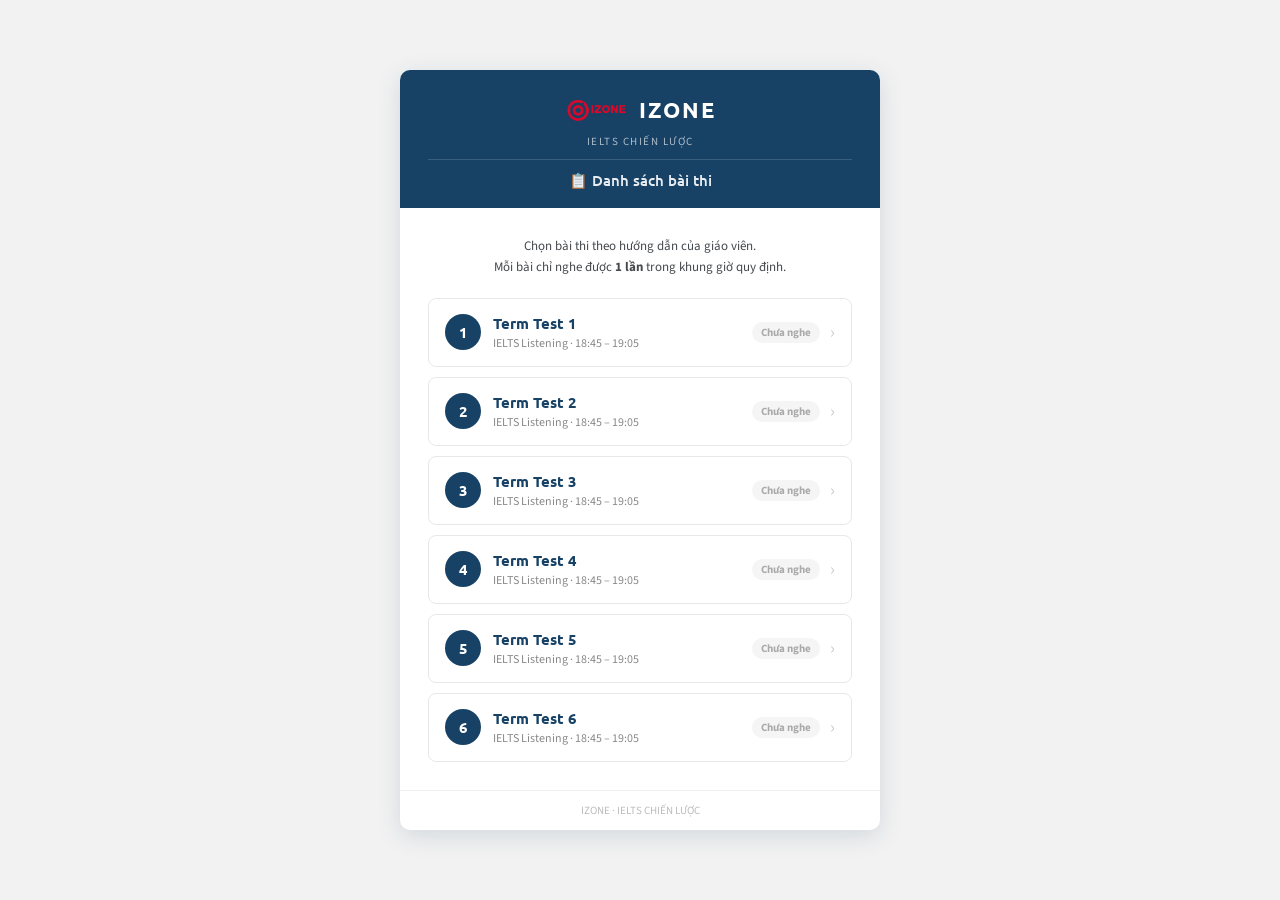
==== index.html @ 40af2f31 "Initial: IZONE Audio Exam Player" ====
<!DOCTYPE html>
<html lang="vi">
<head>
  <meta charset="UTF-8">
  <meta name="viewport" content="width=device-width, initial-scale=1">
  <title>IZONE – Audio Exam</title>
  <link rel="stylesheet" href="assets/css/style.css">
  <link rel="icon" href="assets/img/favicon.png">
  <style>
    .index-card { max-width: 480px; }

    .test-list {
      display: flex;
      flex-direction: column;
      gap: 10px;
    }

    .test-item {
      display: flex;
      align-items: center;
      justify-content: space-between;
      padding: 14px 16px;
      border: 1.5px solid #e8e8e8;
      border-radius: 8px;
      text-decoration: none;
      transition: border-color 0.2s, background 0.2s;
    }

    .test-item:hover {
      border-color: var(--navy);
      background: #f7f9ff;
    }

    .test-item-left {
      display: flex;
      align-items: center;
      gap: 12px;
    }

    .test-num {
      width: 36px; height: 36px;
      border-radius: 50%;
      background: var(--navy);
      color: white;
      font-family: var(--font-main);
      font-weight: 700;
      font-size: 15px;
      display: flex; align-items: center; justify-content: center;
      flex-shrink: 0;
    }

    .test-name {
      font-family: var(--font-main);
      font-size: 15px;
      font-weight: 600;
      color: var(--navy);
    }

    .test-sub {
      font-size: 12px;
      color: #888;
      margin-top: 2px;
    }

    .badge {
      font-size: 11px;
      font-weight: 700;
      padding: 3px 9px;
      border-radius: 99px;
    }

    .badge-done {
      background: #e8f5e9;
      color: var(--success);
    }

    .badge-pending {
      background: #f5f5f5;
      color: #aaa;
    }

    .arrow { color: #ccc; font-size: 18px; }

    .index-intro {
      font-size: 13px;
      color: var(--gray);
      text-align: center;
      line-height: 1.6;
      padding: 4px 0 4px;
    }
  </style>
</head>
<body>
  <div class="card index-card">

    <div class="card-header">
      <div class="brand-logo">
        <img src="assets/img/logo.png" alt="IZONE" onerror="this.style.display='none'">
        <span class="brand-name">IZONE</span>
      </div>
      <div class="brand-tagline">IELTS CHIẾN LƯỢC</div>
      <div class="test-title">📋 Danh sách bài thi</div>
    </div>

    <div class="card-body">
      <p class="index-intro">
        Chọn bài thi theo hướng dẫn của giáo viên.<br>
        Mỗi bài chỉ nghe được <strong>1 lần</strong> trong khung giờ quy định.
      </p>

      <div class="test-list" id="testList"></div>
    </div>

    <div class="card-footer">IZONE · IELTS CHIẾN LƯỢC</div>
  </div>

  <script>
    const TESTS = [
      { id: 'test-1', name: 'Term Test 1', href: 'test-1.html' },
      { id: 'test-2', name: 'Term Test 2', href: 'test-2.html' },
      { id: 'test-3', name: 'Term Test 3', href: 'test-3.html' },
      { id: 'test-4', name: 'Term Test 4', href: 'test-4.html' },
      { id: 'test-5', name: 'Term Test 5', href: 'test-5.html' },
      { id: 'test-6', name: 'Term Test 6', href: 'test-6.html' },
    ];

    const list = document.getElementById('testList');

    TESTS.forEach(function (t, i) {
      const played = localStorage.getItem('izone_played_' + t.id) === '1';
      const badge  = played
        ? '<span class="badge badge-done">✓ Đã nghe</span>'
        : '<span class="badge badge-pending">Chưa nghe</span>';

      const item = document.createElement('a');
      item.href = t.href;
      item.className = 'test-item';
      item.innerHTML = `
        <div class="test-item-left">
          <div class="test-num">${i + 1}</div>
          <div>
            <div class="test-name">${t.name}</div>
            <div class="test-sub">IELTS Listening · 18:45 – 19:05</div>
          </div>
        </div>
        <div style="display:flex;align-items:center;gap:10px">
          ${badge}
          <span class="arrow">›</span>
        </div>
      `;
      list.appendChild(item);
    });
  </script>
</body>
</html>
---- assets/css/style.css ----
@import url('https://fonts.googleapis.com/css2?family=Ubuntu:wght@400;500;700&family=Source+Sans+3:wght@400;600;700&display=swap');

/* ── IZONE Brand Variables ── */
:root {
  --red:       #DB0829;
  --red-dark:  #b5061f;
  --navy:      #174266;
  --navy-dark: #0f2d47;
  --gray-light:#F2F2F2;
  --gray:      #44494D;
  --white:     #ffffff;
  --success:   #2e7d32;
  --warning:   #E65100;
  --disabled:  #bdbdbd;
  --font-main: 'Ubuntu', sans-serif;
  --font-body: 'Source Sans 3', sans-serif;
  --radius:    10px;
  --shadow:    0 6px 24px rgba(23, 66, 102, 0.14);
}

/* ── Reset ── */
*, *::before, *::after { box-sizing: border-box; margin: 0; padding: 0; }

body {
  font-family: var(--font-body);
  background: var(--gray-light);
  min-height: 100vh;
  display: flex;
  flex-direction: column;
  align-items: center;
  justify-content: center;
  padding: 20px;
}

/* ── Card ── */
.card {
  background: var(--white);
  border-radius: var(--radius);
  box-shadow: var(--shadow);
  width: 100%;
  max-width: 440px;
  overflow: hidden;
}

/* ── Header ── */
.card-header {
  background: var(--navy);
  padding: 22px 28px 18px;
  text-align: center;
}

.brand-logo {
  display: flex;
  align-items: center;
  justify-content: center;
  gap: 10px;
  margin-bottom: 6px;
}

.brand-logo img {
  height: 36px;
  width: auto;
}

.brand-name {
  font-family: var(--font-main);
  font-size: 22px;
  font-weight: 700;
  color: var(--white);
  letter-spacing: 2px;
}

.brand-tagline {
  font-family: var(--font-body);
  font-size: 11px;
  color: rgba(255,255,255,0.65);
  letter-spacing: 1.5px;
  text-transform: uppercase;
}

.test-title {
  font-family: var(--font-main);
  font-size: 15px;
  font-weight: 500;
  color: rgba(255,255,255,0.9);
  margin-top: 10px;
  padding-top: 10px;
  border-top: 1px solid rgba(255,255,255,0.15);
}

/* ── Body ── */
.card-body {
  padding: 24px 28px 28px;
  display: flex;
  flex-direction: column;
  gap: 16px;
}

/* ── Load Progress ── */
.load-section { display: flex; flex-direction: column; gap: 6px; }

.load-label {
  font-size: 13px;
  font-weight: 600;
  color: var(--gray);
}

.progress-track {
  width: 100%;
  height: 8px;
  background: #e0e0e0;
  border-radius: 99px;
  overflow: hidden;
}

.progress-fill {
  height: 100%;
  width: 0%;
  background: var(--navy);
  border-radius: 99px;
  transition: width 0.2s ease;
}

.progress-fill.done { background: var(--success); }

.load-text {
  font-size: 12px;
  color: #888;
  text-align: right;
}

/* ── Time Notice ── */
.time-notice {
  display: flex;
  align-items: center;
  gap: 8px;
  padding: 10px 14px;
  border-radius: 6px;
  font-size: 13px;
  font-weight: 600;
}

.time-notice.waiting {
  background: #fff3e0;
  color: var(--warning);
}

.time-notice.open {
  background: #e8f5e9;
  color: var(--success);
}

.time-notice.closed {
  background: #f5f5f5;
  color: #9e9e9e;
}

.time-notice .icon { font-size: 16px; flex-shrink: 0; }
.time-notice .text { flex: 1; }

.countdown {
  font-family: var(--font-main);
  font-size: 12px;
  font-weight: 700;
  letter-spacing: 0.5px;
  opacity: 0.8;
}

/* ── Buttons ── */
.btn {
  width: 100%;
  padding: 14px 20px;
  font-family: var(--font-main);
  font-size: 15px;
  font-weight: 700;
  border: none;
  border-radius: var(--radius);
  cursor: pointer;
  transition: background 0.2s, transform 0.1s, opacity 0.2s;
  display: flex;
  align-items: center;
  justify-content: center;
  gap: 8px;
  letter-spacing: 0.3px;
}

.btn:active:not(:disabled) { transform: scale(0.98); }

.btn:disabled {
  background: var(--disabled) !important;
  color: #888 !important;
  cursor: not-allowed;
  opacity: 0.8;
}

.btn-soundcheck {
  background: var(--navy);
  color: var(--white);
}
.btn-soundcheck:hover:not(:disabled) { background: var(--navy-dark); }

.btn-play {
  background: var(--red);
  color: var(--white);
}
.btn-play:hover:not(:disabled) { background: var(--red-dark); }

/* ── Playing State ── */
.playing-state {
  display: none;
  flex-direction: column;
  align-items: center;
  gap: 14px;
  padding: 8px 0;
  text-align: center;
}

.playing-badge {
  display: flex;
  align-items: center;
  gap: 8px;
  background: #ffebee;
  color: var(--red);
  font-family: var(--font-main);
  font-size: 13px;
  font-weight: 700;
  padding: 8px 14px;
  border-radius: 6px;
  letter-spacing: 0.3px;
}

.playing-badge .dot {
  width: 8px; height: 8px;
  background: var(--red);
  border-radius: 50%;
  animation: blink 1s infinite;
}

@keyframes blink {
  0%, 100% { opacity: 1; }
  50% { opacity: 0.2; }
}

.playing-progress-track {
  width: 100%;
  height: 6px;
  background: #e0e0e0;
  border-radius: 99px;
  overflow: hidden;
}

.playing-progress-fill {
  height: 100%;
  width: 0%;
  background: var(--red);
  border-radius: 99px;
  transition: width 0.5s linear;
}

.playing-time {
  font-family: var(--font-main);
  font-size: 13px;
  color: var(--gray);
  font-weight: 600;
}

.playing-warning {
  font-size: 12px;
  color: #e53935;
  font-weight: 600;
}

/* ── Ended State ── */
.ended-state {
  display: none;
  flex-direction: column;
  align-items: center;
  gap: 10px;
  text-align: center;
  padding: 8px 0;
}

.ended-icon { font-size: 36px; }

.ended-title {
  font-family: var(--font-main);
  font-size: 16px;
  font-weight: 700;
  color: var(--navy);
}

.ended-sub {
  font-size: 13px;
  color: #888;
}

/* ── Already Played State ── */
.already-played {
  display: none;
  flex-direction: column;
  align-items: center;
  gap: 10px;
  text-align: center;
  padding: 8px 0;
}

.already-played .icon { font-size: 32px; }

.already-played .title {
  font-family: var(--font-main);
  font-size: 15px;
  font-weight: 700;
  color: var(--gray);
}

.already-played .sub { font-size: 13px; color: #aaa; }

/* ── Modal ── */
.modal-overlay {
  display: none;
  position: fixed;
  inset: 0;
  background: rgba(23, 66, 102, 0.7);
  z-index: 100;
  justify-content: center;
  align-items: center;
  padding: 20px;
}

.modal-overlay.open { display: flex; }

.modal-box {
  background: var(--white);
  border-radius: var(--radius);
  width: 100%;
  max-width: 360px;
  overflow: hidden;
  box-shadow: 0 12px 40px rgba(0,0,0,0.25);
}

.modal-header {
  background: var(--navy);
  padding: 16px 20px;
  text-align: center;
}

.modal-header h3 {
  font-family: var(--font-main);
  font-size: 16px;
  font-weight: 700;
  color: var(--white);
}

.modal-body {
  padding: 20px;
  display: flex;
  flex-direction: column;
  gap: 14px;
}

.modal-desc {
  font-size: 14px;
  color: var(--gray);
  text-align: center;
  line-height: 1.6;
}

/* Waveform animation */
.waveform {
  display: flex;
  align-items: center;
  justify-content: center;
  gap: 4px;
  height: 36px;
}

.waveform .bar {
  width: 4px;
  border-radius: 2px;
  background: var(--red);
  animation: wave 1.2s ease-in-out infinite;
}

.waveform .bar:nth-child(1) { animation-delay: 0s;    height: 12px; }
.waveform .bar:nth-child(2) { animation-delay: 0.1s;  height: 20px; }
.waveform .bar:nth-child(3) { animation-delay: 0.2s;  height: 30px; }
.waveform .bar:nth-child(4) { animation-delay: 0.3s;  height: 24px; }
.waveform .bar:nth-child(5) { animation-delay: 0.4s;  height: 36px; }
.waveform .bar:nth-child(6) { animation-delay: 0.5s;  height: 28px; }
.waveform .bar:nth-child(7) { animation-delay: 0.4s;  height: 20px; }
.waveform .bar:nth-child(8) { animation-delay: 0.3s;  height: 30px; }
.waveform .bar:nth-child(9) { animation-delay: 0.2s;  height: 18px; }
.waveform .bar:nth-child(10){ animation-delay: 0.1s;  height: 10px; }

@keyframes wave {
  0%, 100% { transform: scaleY(0.4); opacity: 0.5; }
  50%       { transform: scaleY(1);   opacity: 1;   }
}

.waveform.paused .bar { animation-play-state: paused; opacity: 0.3; }

.modal-status {
  text-align: center;
  font-size: 13px;
  font-weight: 600;
  color: var(--warning);
  min-height: 18px;
}

.modal-status.done { color: var(--success); }

.modal-actions {
  display: flex;
  flex-direction: column;
  gap: 8px;
}

.btn-sm {
  padding: 11px 16px;
  font-size: 14px;
}

.btn-outline {
  background: transparent;
  color: var(--navy);
  border: 2px solid var(--navy);
}
.btn-outline:hover:not(:disabled) { background: var(--navy); color: var(--white); }

.btn-confirm {
  background: var(--success);
  color: var(--white);
}
.btn-confirm:hover:not(:disabled) { background: #1b5e20; }

/* ── Footer ── */
.card-footer {
  padding: 12px 28px;
  border-top: 1px solid #f0f0f0;
  text-align: center;
  font-size: 11px;
  color: #bbb;
}

/* ── Responsive ── */
@media (max-width: 480px) {
  .card-header { padding: 18px 20px 14px; }
  .card-body   { padding: 18px 20px 22px; }
  .brand-name  { font-size: 20px; }
}
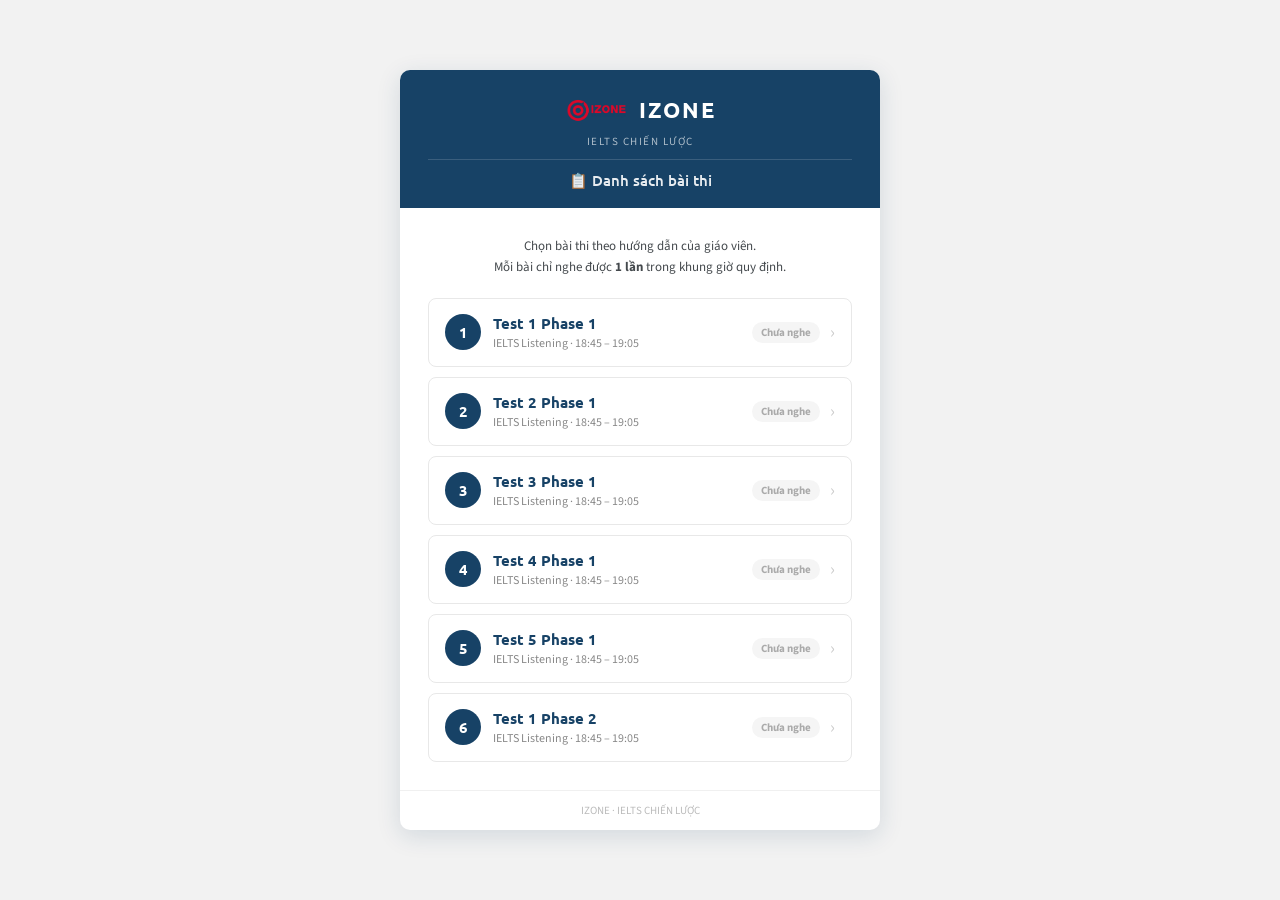
==== commit 49f04b33: "Rename test files to random codes" ====
--- a/index.html
+++ b/index.html
@@ -116,12 +116,12 @@
 
   <script>
     const TESTS = [
-      { id: 'test-1', name: 'Term Test 1', href: 'test-1.html' },
-      { id: 'test-2', name: 'Term Test 2', href: 'test-2.html' },
-      { id: 'test-3', name: 'Term Test 3', href: 'test-3.html' },
-      { id: 'test-4', name: 'Term Test 4', href: 'test-4.html' },
-      { id: 'test-5', name: 'Term Test 5', href: 'test-5.html' },
-      { id: 'test-6', name: 'Term Test 6', href: 'test-6.html' },
+      { id: 'test-1', name: 'Test 1 Phase 1', href: '1xjm77.html' },
+      { id: 'test-2', name: 'Test 2 Phase 1', href: '666w9y.html' },
+      { id: 'test-3', name: 'Test 3 Phase 1', href: 'v527aj.html' },
+      { id: 'test-4', name: 'Test 4 Phase 1', href: 'y6d5mf.html' },
+      { id: 'test-5', name: 'Test 5 Phase 1', href: 'pmw99z.html' },
+      { id: 'test-6', name: 'Test 1 Phase 2', href: 'oz0zih.html' },
     ];
 
     const list = document.getElementById('testList');
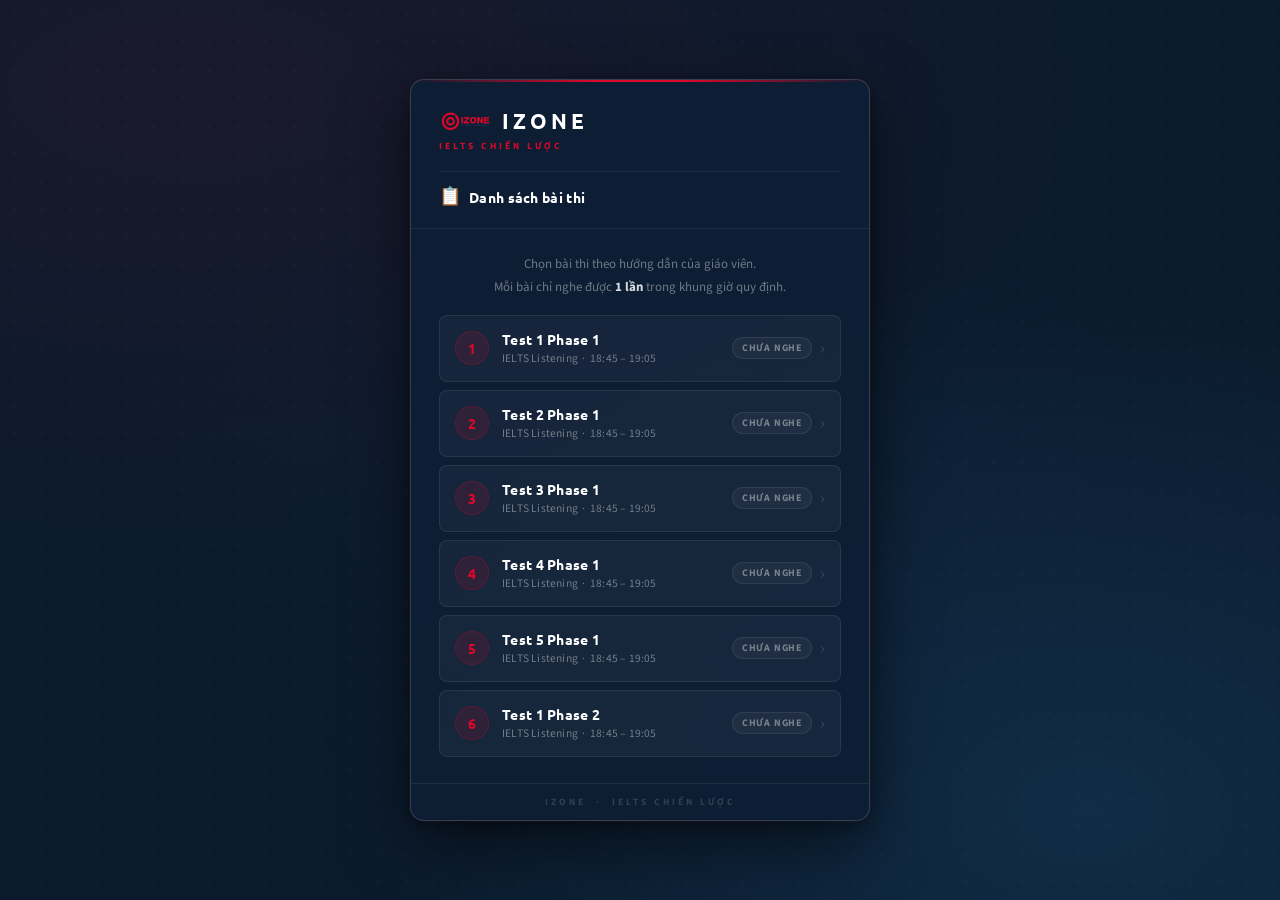
==== commit aca102bc: "Redesign: dark theme IZONE brand UI" ====
--- a/index.html
+++ b/index.html
@@ -6,112 +6,31 @@
   <title>IZONE – Audio Exam</title>
   <link rel="stylesheet" href="assets/css/style.css">
   <link rel="icon" href="assets/img/favicon.png">
-  <style>
-    .index-card { max-width: 480px; }
-
-    .test-list {
-      display: flex;
-      flex-direction: column;
-      gap: 10px;
-    }
-
-    .test-item {
-      display: flex;
-      align-items: center;
-      justify-content: space-between;
-      padding: 14px 16px;
-      border: 1.5px solid #e8e8e8;
-      border-radius: 8px;
-      text-decoration: none;
-      transition: border-color 0.2s, background 0.2s;
-    }
-
-    .test-item:hover {
-      border-color: var(--navy);
-      background: #f7f9ff;
-    }
-
-    .test-item-left {
-      display: flex;
-      align-items: center;
-      gap: 12px;
-    }
-
-    .test-num {
-      width: 36px; height: 36px;
-      border-radius: 50%;
-      background: var(--navy);
-      color: white;
-      font-family: var(--font-main);
-      font-weight: 700;
-      font-size: 15px;
-      display: flex; align-items: center; justify-content: center;
-      flex-shrink: 0;
-    }
-
-    .test-name {
-      font-family: var(--font-main);
-      font-size: 15px;
-      font-weight: 600;
-      color: var(--navy);
-    }
-
-    .test-sub {
-      font-size: 12px;
-      color: #888;
-      margin-top: 2px;
-    }
-
-    .badge {
-      font-size: 11px;
-      font-weight: 700;
-      padding: 3px 9px;
-      border-radius: 99px;
-    }
-
-    .badge-done {
-      background: #e8f5e9;
-      color: var(--success);
-    }
-
-    .badge-pending {
-      background: #f5f5f5;
-      color: #aaa;
-    }
-
-    .arrow { color: #ccc; font-size: 18px; }
-
-    .index-intro {
-      font-size: 13px;
-      color: var(--gray);
-      text-align: center;
-      line-height: 1.6;
-      padding: 4px 0 4px;
-    }
-  </style>
 </head>
 <body>
   <div class="card index-card">
 
     <div class="card-header">
-      <div class="brand-logo">
-        <img src="assets/img/logo.png" alt="IZONE" onerror="this.style.display='none'">
+      <div class="brand-row">
+        <img class="brand-logo-img" src="assets/img/logo.png" alt="IZONE" onerror="this.style.display='none'">
         <span class="brand-name">IZONE</span>
       </div>
       <div class="brand-tagline">IELTS CHIẾN LƯỢC</div>
-      <div class="test-title">📋 Danh sách bài thi</div>
+      <div class="test-title-row">
+        <span class="test-icon">📋</span>
+        <span class="test-name">Danh sách bài thi</span>
+      </div>
     </div>
 
     <div class="card-body">
       <p class="index-intro">
         Chọn bài thi theo hướng dẫn của giáo viên.<br>
-        Mỗi bài chỉ nghe được <strong>1 lần</strong> trong khung giờ quy định.
+        Mỗi bài chỉ nghe được <strong style="color:rgba(255,255,255,0.85)">1 lần</strong> trong khung giờ quy định.
       </p>
-
       <div class="test-list" id="testList"></div>
     </div>
 
-    <div class="card-footer">IZONE · IELTS CHIẾN LƯỢC</div>
+    <div class="card-footer">IZONE &nbsp;·&nbsp; IELTS CHIẾN LƯỢC</div>
   </div>
 
   <script>
@@ -140,10 +59,10 @@
           <div class="test-num">${i + 1}</div>
           <div>
             <div class="test-name">${t.name}</div>
-            <div class="test-sub">IELTS Listening · 18:45 – 19:05</div>
+            <div class="test-sub">IELTS Listening &nbsp;·&nbsp; 18:45 – 19:05</div>
           </div>
         </div>
-        <div style="display:flex;align-items:center;gap:10px">
+        <div class="test-right">
           ${badge}
           <span class="arrow">›</span>
         </div>
--- a/assets/css/style.css
+++ b/assets/css/style.css
@@ -1,114 +1,163 @@
-@import url('https://fonts.googleapis.com/css2?family=Ubuntu:wght@400;500;700&family=Source+Sans+3:wght@400;600;700&display=swap');
-
-/* ── IZONE Brand Variables ── */
+@import url('https://fonts.googleapis.com/css2?family=Ubuntu:wght@400;500;700&family=Source+Sans+3:wght@400;600;700&family=Ubuntu+Mono:wght@400;700&display=swap');
+
+/* ── IZONE Design Tokens ── */
 :root {
-  --red:       #DB0829;
-  --red-dark:  #b5061f;
-  --navy:      #174266;
-  --navy-dark: #0f2d47;
-  --gray-light:#F2F2F2;
-  --gray:      #44494D;
-  --white:     #ffffff;
-  --success:   #2e7d32;
-  --warning:   #E65100;
-  --disabled:  #bdbdbd;
-  --font-main: 'Ubuntu', sans-serif;
-  --font-body: 'Source Sans 3', sans-serif;
-  --radius:    10px;
-  --shadow:    0 6px 24px rgba(23, 66, 102, 0.14);
+  --red:         #DB0829;
+  --red-dim:     rgba(219,8,41,0.12);
+  --red-glow:    rgba(219,8,41,0.35);
+  --navy:        #174266;
+  --navy-deep:   #0b1a2c;
+  --navy-card:   rgba(14,30,52,0.97);
+  --white:       #ffffff;
+  --w70:         rgba(255,255,255,0.70);
+  --w40:         rgba(255,255,255,0.40);
+  --w15:         rgba(255,255,255,0.15);
+  --w08:         rgba(255,255,255,0.08);
+  --w04:         rgba(255,255,255,0.04);
+  --success:     #4ade80;
+  --success-dim: rgba(74,222,128,0.12);
+  --warning:     #fb923c;
+  --warning-dim: rgba(251,146,60,0.10);
+  --f-display:   'Ubuntu', sans-serif;
+  --f-body:      'Source Sans 3', sans-serif;
+  --f-mono:      'Ubuntu Mono', monospace;
+  --r:           14px;
+  --r-sm:        8px;
 }
 
 /* ── Reset ── */
 *, *::before, *::after { box-sizing: border-box; margin: 0; padding: 0; }
 
 body {
-  font-family: var(--font-body);
-  background: var(--gray-light);
+  font-family: var(--f-body);
   min-height: 100vh;
   display: flex;
   flex-direction: column;
   align-items: center;
   justify-content: center;
   padding: 20px;
-}
-
-/* ── Card ── */
+  background-color: var(--navy-deep);
+  background-image:
+    radial-gradient(ellipse 70% 50% at 15% 10%,  rgba(219,8,41,0.07)   0%, transparent 100%),
+    radial-gradient(ellipse 60% 60% at 85% 90%,  rgba(23,66,102,0.45)  0%, transparent 100%),
+    radial-gradient(ellipse 40% 40% at 50% 50%,  rgba(14,30,52,0.6)    0%, transparent 100%);
+}
+
+/* subtle dot grid */
+body::before {
+  content: '';
+  position: fixed;
+  inset: 0;
+  background-image: radial-gradient(circle, rgba(255,255,255,0.04) 1px, transparent 1px);
+  background-size: 28px 28px;
+  pointer-events: none;
+  z-index: 0;
+}
+
+/* ════════════════════════════════════════
+   PLAYER CARD
+════════════════════════════════════════ */
 .card {
-  background: var(--white);
-  border-radius: var(--radius);
-  box-shadow: var(--shadow);
+  position: relative;
+  z-index: 1;
+  background: var(--navy-card);
+  border: 1px solid var(--w15);
+  border-radius: var(--r);
   width: 100%;
-  max-width: 440px;
+  max-width: 420px;
   overflow: hidden;
-}
-
-/* ── Header ── */
+  box-shadow:
+    0 0 0 1px rgba(219,8,41,0.08),
+    0 24px 64px rgba(0,0,0,0.55),
+    0 4px 16px rgba(0,0,0,0.3);
+}
+
+/* red accent line at top */
+.card::before {
+  content: '';
+  position: absolute;
+  top: 0; left: 0; right: 0;
+  height: 2px;
+  background: linear-gradient(90deg, transparent 0%, var(--red) 40%, var(--red) 60%, transparent 100%);
+  z-index: 2;
+}
+
+/* ── Card Header ── */
 .card-header {
-  background: var(--navy);
-  padding: 22px 28px 18px;
-  text-align: center;
-}
-
-.brand-logo {
-  display: flex;
-  align-items: center;
-  justify-content: center;
+  padding: 26px 28px 22px;
+  border-bottom: 1px solid var(--w08);
+}
+
+.brand-row {
+  display: flex;
+  align-items: center;
   gap: 10px;
-  margin-bottom: 6px;
-}
-
-.brand-logo img {
-  height: 36px;
-  width: auto;
-}
+  margin-bottom: 3px;
+}
+
+.brand-logo-img { height: 30px; width: auto; }
 
 .brand-name {
-  font-family: var(--font-main);
-  font-size: 22px;
-  font-weight: 700;
-  color: var(--white);
-  letter-spacing: 2px;
+  font-family: var(--f-display);
+  font-size: 21px;
+  font-weight: 700;
+  color: var(--white);
+  letter-spacing: 4px;
 }
 
 .brand-tagline {
-  font-family: var(--font-body);
+  font-size: 9.5px;
+  font-weight: 700;
+  color: var(--red);
+  letter-spacing: 3px;
+  text-transform: uppercase;
+  margin-bottom: 18px;
+}
+
+.test-title-row {
+  display: flex;
+  align-items: center;
+  gap: 8px;
+  padding-top: 16px;
+  border-top: 1px solid var(--w08);
+}
+
+.test-icon {
+  font-size: 18px;
+  line-height: 1;
+}
+
+.test-name {
+  font-family: var(--f-display);
+  font-size: 16px;
+  font-weight: 700;
+  color: var(--white);
+  letter-spacing: 0.3px;
+}
+
+/* ── Card Body ── */
+.card-body {
+  padding: 22px 28px 26px;
+  display: flex;
+  flex-direction: column;
+  gap: 14px;
+}
+
+/* ── Load Section ── */
+.load-section { display: flex; flex-direction: column; gap: 7px; }
+
+.load-label {
   font-size: 11px;
-  color: rgba(255,255,255,0.65);
+  font-weight: 700;
+  color: var(--w40);
   letter-spacing: 1.5px;
   text-transform: uppercase;
 }
 
-.test-title {
-  font-family: var(--font-main);
-  font-size: 15px;
-  font-weight: 500;
-  color: rgba(255,255,255,0.9);
-  margin-top: 10px;
-  padding-top: 10px;
-  border-top: 1px solid rgba(255,255,255,0.15);
-}
-
-/* ── Body ── */
-.card-body {
-  padding: 24px 28px 28px;
-  display: flex;
-  flex-direction: column;
-  gap: 16px;
-}
-
-/* ── Load Progress ── */
-.load-section { display: flex; flex-direction: column; gap: 6px; }
-
-.load-label {
-  font-size: 13px;
-  font-weight: 600;
-  color: var(--gray);
-}
-
 .progress-track {
   width: 100%;
-  height: 8px;
-  background: #e0e0e0;
+  height: 2px;
+  background: var(--w08);
   border-radius: 99px;
   overflow: hidden;
 }
@@ -116,16 +165,21 @@
 .progress-fill {
   height: 100%;
   width: 0%;
-  background: var(--navy);
+  background: var(--red);
   border-radius: 99px;
-  transition: width 0.2s ease;
-}
-
-.progress-fill.done { background: var(--success); }
+  transition: width 0.25s ease;
+  box-shadow: 0 0 10px var(--red-glow);
+}
+
+.progress-fill.done {
+  background: var(--success);
+  box-shadow: 0 0 10px rgba(74,222,128,0.45);
+}
 
 .load-text {
-  font-size: 12px;
-  color: #888;
+  font-family: var(--f-mono);
+  font-size: 11px;
+  color: var(--w40);
   text-align: right;
 }
 
@@ -133,77 +187,102 @@
 .time-notice {
   display: flex;
   align-items: center;
-  gap: 8px;
-  padding: 10px 14px;
-  border-radius: 6px;
+  gap: 10px;
+  padding: 13px 15px;
+  border-radius: var(--r-sm);
+  border: 1px solid;
+}
+
+.time-notice.waiting {
+  background: var(--warning-dim);
+  border-color: rgba(251,146,60,0.22);
+}
+
+.time-notice.open {
+  background: var(--success-dim);
+  border-color: rgba(74,222,128,0.22);
+}
+
+.time-notice.closed {
+  background: var(--w04);
+  border-color: var(--w08);
+}
+
+.time-notice .icon { font-size: 15px; flex-shrink: 0; }
+
+.time-notice .text {
+  flex: 1;
+  font-size: 12.5px;
+  font-weight: 600;
+  letter-spacing: 0.2px;
+}
+
+.time-notice.waiting .text { color: var(--warning); }
+.time-notice.open    .text { color: var(--success); }
+.time-notice.closed  .text { color: var(--w40);     }
+
+.countdown {
+  font-family: var(--f-mono);
   font-size: 13px;
-  font-weight: 600;
-}
-
-.time-notice.waiting {
-  background: #fff3e0;
+  font-weight: 700;
+  letter-spacing: 1.5px;
   color: var(--warning);
 }
 
-.time-notice.open {
-  background: #e8f5e9;
-  color: var(--success);
-}
-
-.time-notice.closed {
-  background: #f5f5f5;
-  color: #9e9e9e;
-}
-
-.time-notice .icon { font-size: 16px; flex-shrink: 0; }
-.time-notice .text { flex: 1; }
-
-.countdown {
-  font-family: var(--font-main);
-  font-size: 12px;
-  font-weight: 700;
-  letter-spacing: 0.5px;
-  opacity: 0.8;
-}
+.time-notice.open    .countdown { color: var(--success); }
+.time-notice.closed  .countdown { color: var(--w40); }
 
 /* ── Buttons ── */
 .btn {
   width: 100%;
-  padding: 14px 20px;
-  font-family: var(--font-main);
-  font-size: 15px;
+  padding: 15px 20px;
+  font-family: var(--f-display);
+  font-size: 13px;
   font-weight: 700;
   border: none;
-  border-radius: var(--radius);
+  border-radius: var(--r-sm);
   cursor: pointer;
-  transition: background 0.2s, transform 0.1s, opacity 0.2s;
+  transition: transform 0.15s ease, box-shadow 0.2s ease, opacity 0.2s ease, background 0.2s ease;
   display: flex;
   align-items: center;
   justify-content: center;
   gap: 8px;
-  letter-spacing: 0.3px;
-}
-
-.btn:active:not(:disabled) { transform: scale(0.98); }
+  letter-spacing: 1.2px;
+  text-transform: uppercase;
+}
+
+.btn:active:not(:disabled) { transform: scale(0.97); }
 
 .btn:disabled {
-  background: var(--disabled) !important;
-  color: #888 !important;
+  opacity: 0.25;
   cursor: not-allowed;
-  opacity: 0.8;
+  transform: none !important;
+  box-shadow: none !important;
 }
 
 .btn-soundcheck {
-  background: var(--navy);
-  color: var(--white);
-}
-.btn-soundcheck:hover:not(:disabled) { background: var(--navy-dark); }
+  background: var(--w08);
+  color: var(--w70);
+  border: 1px solid var(--w15);
+}
+
+.btn-soundcheck:hover:not(:disabled) {
+  background: var(--w15);
+  color: var(--white);
+  border-color: var(--w40);
+}
 
 .btn-play {
   background: var(--red);
   color: var(--white);
-}
-.btn-play:hover:not(:disabled) { background: var(--red-dark); }
+  box-shadow: 0 4px 22px var(--red-glow);
+  border: 1px solid rgba(219,8,41,0.5);
+}
+
+.btn-play:hover:not(:disabled) {
+  box-shadow: 0 6px 32px rgba(219,8,41,0.55);
+  transform: translateY(-1px);
+}
 
 /* ── Playing State ── */
 .playing-state {
@@ -211,40 +290,39 @@
   flex-direction: column;
   align-items: center;
   gap: 14px;
-  padding: 8px 0;
-  text-align: center;
 }
 
 .playing-badge {
   display: flex;
   align-items: center;
   gap: 8px;
-  background: #ffebee;
+  padding: 7px 16px;
+  background: var(--red-dim);
+  border: 1px solid rgba(219,8,41,0.28);
+  border-radius: 99px;
+  font-size: 10.5px;
+  font-weight: 700;
   color: var(--red);
-  font-family: var(--font-main);
-  font-size: 13px;
-  font-weight: 700;
-  padding: 8px 14px;
-  border-radius: 6px;
-  letter-spacing: 0.3px;
+  letter-spacing: 2px;
+  text-transform: uppercase;
 }
 
 .playing-badge .dot {
-  width: 8px; height: 8px;
+  width: 6px; height: 6px;
   background: var(--red);
   border-radius: 50%;
-  animation: blink 1s infinite;
-}
-
-@keyframes blink {
-  0%, 100% { opacity: 1; }
-  50% { opacity: 0.2; }
+  animation: pulse 1.4s ease-in-out infinite;
+}
+
+@keyframes pulse {
+  0%, 100% { opacity: 1;   transform: scale(1);    box-shadow: 0 0 0 0 var(--red-glow); }
+  50%       { opacity: 0.4; transform: scale(0.65); box-shadow: 0 0 0 4px transparent; }
 }
 
 .playing-progress-track {
   width: 100%;
-  height: 6px;
-  background: #e0e0e0;
+  height: 2px;
+  background: var(--w08);
   border-radius: 99px;
   overflow: hidden;
 }
@@ -255,19 +333,23 @@
   background: var(--red);
   border-radius: 99px;
   transition: width 0.5s linear;
+  box-shadow: 0 0 10px var(--red-glow);
 }
 
 .playing-time {
-  font-family: var(--font-main);
-  font-size: 13px;
-  color: var(--gray);
+  font-family: var(--f-mono);
+  font-size: 15px;
+  font-weight: 700;
+  color: var(--w70);
+  letter-spacing: 2px;
+}
+
+.playing-warning {
+  font-size: 11px;
+  color: rgba(219,8,41,0.5);
   font-weight: 600;
-}
-
-.playing-warning {
-  font-size: 12px;
-  color: #e53935;
-  font-weight: 600;
+  letter-spacing: 0.2px;
+  text-align: center;
 }
 
 /* ── Ended State ── */
@@ -277,50 +359,71 @@
   align-items: center;
   gap: 10px;
   text-align: center;
-  padding: 8px 0;
-}
-
-.ended-icon { font-size: 36px; }
+  padding: 6px 0;
+}
+
+.ended-icon { font-size: 38px; line-height: 1; }
 
 .ended-title {
-  font-family: var(--font-main);
-  font-size: 16px;
-  font-weight: 700;
-  color: var(--navy);
+  font-family: var(--f-display);
+  font-size: 17px;
+  font-weight: 700;
+  color: var(--white);
 }
 
 .ended-sub {
   font-size: 13px;
-  color: #888;
-}
-
-/* ── Already Played State ── */
+  color: var(--w70);
+  line-height: 1.7;
+}
+
+/* ── Already Played ── */
 .already-played {
   display: none;
   flex-direction: column;
   align-items: center;
   gap: 10px;
   text-align: center;
-  padding: 8px 0;
-}
-
-.already-played .icon { font-size: 32px; }
+  padding: 12px 0;
+}
+
+.already-played .icon { font-size: 34px; opacity: 0.35; }
 
 .already-played .title {
-  font-family: var(--font-main);
+  font-family: var(--f-display);
   font-size: 15px;
   font-weight: 700;
-  color: var(--gray);
-}
-
-.already-played .sub { font-size: 13px; color: #aaa; }
-
-/* ── Modal ── */
+  color: var(--w70);
+}
+
+.already-played .sub {
+  font-size: 13px;
+  color: var(--w40);
+  line-height: 1.7;
+}
+
+/* ── Card Footer ── */
+.card-footer {
+  padding: 11px 28px;
+  border-top: 1px solid var(--w08);
+  text-align: center;
+  font-size: 9.5px;
+  font-weight: 700;
+  color: var(--w15);
+  letter-spacing: 3px;
+  text-transform: uppercase;
+}
+
+/* ════════════════════════════════════════
+   SOUND CHECK MODAL
+════════════════════════════════════════ */
 .modal-overlay {
   display: none;
   position: fixed;
   inset: 0;
-  background: rgba(23, 66, 102, 0.7);
+  background: rgba(8,15,26,0.88);
+  backdrop-filter: blur(10px);
+  -webkit-backdrop-filter: blur(10px);
   z-index: 100;
   justify-content: center;
   align-items: center;
@@ -330,121 +433,239 @@
 .modal-overlay.open { display: flex; }
 
 .modal-box {
-  background: var(--white);
-  border-radius: var(--radius);
+  background: var(--navy-card);
+  border: 1px solid var(--w15);
+  border-radius: var(--r);
   width: 100%;
   max-width: 360px;
   overflow: hidden;
-  box-shadow: 0 12px 40px rgba(0,0,0,0.25);
+  box-shadow: 0 28px 70px rgba(0,0,0,0.65);
+  position: relative;
+}
+
+.modal-box::before {
+  content: '';
+  position: absolute;
+  top: 0; left: 0; right: 0;
+  height: 2px;
+  background: linear-gradient(90deg, transparent, var(--red), transparent);
 }
 
 .modal-header {
-  background: var(--navy);
-  padding: 16px 20px;
+  padding: 20px 24px 16px;
+  border-bottom: 1px solid var(--w08);
   text-align: center;
 }
 
 .modal-header h3 {
-  font-family: var(--font-main);
-  font-size: 16px;
-  font-weight: 700;
-  color: var(--white);
+  font-family: var(--f-display);
+  font-size: 15px;
+  font-weight: 700;
+  color: var(--white);
+  letter-spacing: 0.5px;
 }
 
 .modal-body {
-  padding: 20px;
+  padding: 20px 24px 24px;
   display: flex;
   flex-direction: column;
   gap: 14px;
 }
 
 .modal-desc {
-  font-size: 14px;
-  color: var(--gray);
-  text-align: center;
-  line-height: 1.6;
-}
-
-/* Waveform animation */
+  font-size: 13px;
+  color: var(--w70);
+  text-align: center;
+  line-height: 1.75;
+}
+
+/* ── Waveform ── */
 .waveform {
   display: flex;
   align-items: center;
   justify-content: center;
-  gap: 4px;
-  height: 36px;
+  gap: 3px;
+  height: 52px;
 }
 
 .waveform .bar {
-  width: 4px;
+  width: 3px;
   border-radius: 2px;
   background: var(--red);
-  animation: wave 1.2s ease-in-out infinite;
-}
-
-.waveform .bar:nth-child(1) { animation-delay: 0s;    height: 12px; }
-.waveform .bar:nth-child(2) { animation-delay: 0.1s;  height: 20px; }
-.waveform .bar:nth-child(3) { animation-delay: 0.2s;  height: 30px; }
-.waveform .bar:nth-child(4) { animation-delay: 0.3s;  height: 24px; }
-.waveform .bar:nth-child(5) { animation-delay: 0.4s;  height: 36px; }
-.waveform .bar:nth-child(6) { animation-delay: 0.5s;  height: 28px; }
-.waveform .bar:nth-child(7) { animation-delay: 0.4s;  height: 20px; }
-.waveform .bar:nth-child(8) { animation-delay: 0.3s;  height: 30px; }
-.waveform .bar:nth-child(9) { animation-delay: 0.2s;  height: 18px; }
-.waveform .bar:nth-child(10){ animation-delay: 0.1s;  height: 10px; }
+  animation: wave 1s ease-in-out infinite;
+  transform-origin: bottom center;
+}
+
+.waveform .bar:nth-child(1)  { height: 10px; animation-delay: 0s;     }
+.waveform .bar:nth-child(2)  { height: 20px; animation-delay: 0.08s;  }
+.waveform .bar:nth-child(3)  { height: 32px; animation-delay: 0.16s;  }
+.waveform .bar:nth-child(4)  { height: 42px; animation-delay: 0.24s;  }
+.waveform .bar:nth-child(5)  { height: 52px; animation-delay: 0.32s;  }
+.waveform .bar:nth-child(6)  { height: 38px; animation-delay: 0.40s;  }
+.waveform .bar:nth-child(7)  { height: 26px; animation-delay: 0.32s;  }
+.waveform .bar:nth-child(8)  { height: 44px; animation-delay: 0.24s;  }
+.waveform .bar:nth-child(9)  { height: 52px; animation-delay: 0.16s;  }
+.waveform .bar:nth-child(10) { height: 34px; animation-delay: 0.08s;  }
+.waveform .bar:nth-child(11) { height: 20px; animation-delay: 0s;     }
+.waveform .bar:nth-child(12) { height: 10px; animation-delay: 0.08s;  }
 
 @keyframes wave {
-  0%, 100% { transform: scaleY(0.4); opacity: 0.5; }
-  50%       { transform: scaleY(1);   opacity: 1;   }
-}
-
-.waveform.paused .bar { animation-play-state: paused; opacity: 0.3; }
+  0%, 100% { transform: scaleY(0.25); opacity: 0.35; }
+  50%       { transform: scaleY(1);   opacity: 1;    }
+}
+
+.waveform.paused .bar {
+  animation-play-state: paused;
+  opacity: 0.18;
+  transform: scaleY(0.25);
+}
 
 .modal-status {
   text-align: center;
-  font-size: 13px;
-  font-weight: 600;
+  font-size: 11px;
+  font-weight: 700;
   color: var(--warning);
-  min-height: 18px;
+  letter-spacing: 1.5px;
+  text-transform: uppercase;
+  min-height: 16px;
 }
 
 .modal-status.done { color: var(--success); }
 
-.modal-actions {
-  display: flex;
-  flex-direction: column;
-  gap: 8px;
-}
-
-.btn-sm {
-  padding: 11px 16px;
-  font-size: 14px;
-}
+.modal-actions { display: flex; flex-direction: column; gap: 8px; }
+
+.btn-sm { padding: 12px 16px; font-size: 12px; }
 
 .btn-outline {
   background: transparent;
-  color: var(--navy);
-  border: 2px solid var(--navy);
-}
-.btn-outline:hover:not(:disabled) { background: var(--navy); color: var(--white); }
+  color: var(--w70);
+  border: 1px solid var(--w15);
+}
+
+.btn-outline:hover:not(:disabled) {
+  background: var(--w08);
+  border-color: var(--w40);
+  color: var(--white);
+}
 
 .btn-confirm {
-  background: var(--success);
-  color: var(--white);
-}
-.btn-confirm:hover:not(:disabled) { background: #1b5e20; }
-
-/* ── Footer ── */
-.card-footer {
-  padding: 12px 28px;
-  border-top: 1px solid #f0f0f0;
-  text-align: center;
-  font-size: 11px;
-  color: #bbb;
-}
+  background: var(--success-dim);
+  color: var(--success);
+  border: 1px solid rgba(74,222,128,0.25);
+}
+
+.btn-confirm:hover:not(:disabled) {
+  background: rgba(74,222,128,0.2);
+  border-color: rgba(74,222,128,0.4);
+}
+
+/* ════════════════════════════════════════
+   INDEX PAGE
+════════════════════════════════════════ */
+.index-card { max-width: 460px; }
+
+.index-intro {
+  font-size: 13px;
+  color: var(--w40);
+  text-align: center;
+  line-height: 1.75;
+  padding: 2px 0;
+}
+
+.test-list { display: flex; flex-direction: column; gap: 8px; }
+
+.test-item {
+  display: flex;
+  align-items: center;
+  justify-content: space-between;
+  padding: 14px 15px;
+  border: 1px solid var(--w08);
+  border-radius: var(--r-sm);
+  text-decoration: none;
+  background: var(--w04);
+  transition: background 0.18s ease, border-color 0.18s ease, transform 0.15s ease;
+  cursor: pointer;
+}
+
+.test-item:hover {
+  background: var(--w08);
+  border-color: var(--w15);
+  transform: translateX(3px);
+}
+
+.test-item-left {
+  display: flex;
+  align-items: center;
+  gap: 13px;
+}
+
+.test-num {
+  width: 34px; height: 34px;
+  border-radius: 50%;
+  background: var(--red-dim);
+  border: 1px solid rgba(219,8,41,0.25);
+  color: var(--red);
+  font-family: var(--f-display);
+  font-weight: 700;
+  font-size: 14px;
+  display: flex;
+  align-items: center;
+  justify-content: center;
+  flex-shrink: 0;
+}
+
+.test-name {
+  font-family: var(--f-display);
+  font-size: 14px;
+  font-weight: 700;
+  color: var(--white);
+}
+
+.test-sub {
+  font-size: 11.5px;
+  color: var(--w40);
+  margin-top: 2px;
+  letter-spacing: 0.2px;
+}
+
+.test-right {
+  display: flex;
+  align-items: center;
+  gap: 8px;
+}
+
+.badge {
+  font-size: 10px;
+  font-weight: 700;
+  padding: 3px 9px;
+  border-radius: 99px;
+  letter-spacing: 0.8px;
+  text-transform: uppercase;
+}
+
+.badge-done {
+  background: var(--success-dim);
+  color: var(--success);
+  border: 1px solid rgba(74,222,128,0.2);
+}
+
+.badge-pending {
+  background: var(--w04);
+  color: var(--w40);
+  border: 1px solid var(--w08);
+}
+
+.arrow {
+  color: var(--w15);
+  font-size: 18px;
+  transition: color 0.15s;
+}
+
+.test-item:hover .arrow { color: var(--w40); }
 
 /* ── Responsive ── */
 @media (max-width: 480px) {
-  .card-header { padding: 18px 20px 14px; }
+  .card-header { padding: 20px 20px 18px; }
   .card-body   { padding: 18px 20px 22px; }
-  .brand-name  { font-size: 20px; }
-}
+  .modal-body  { padding: 16px 18px 20px; }
+}
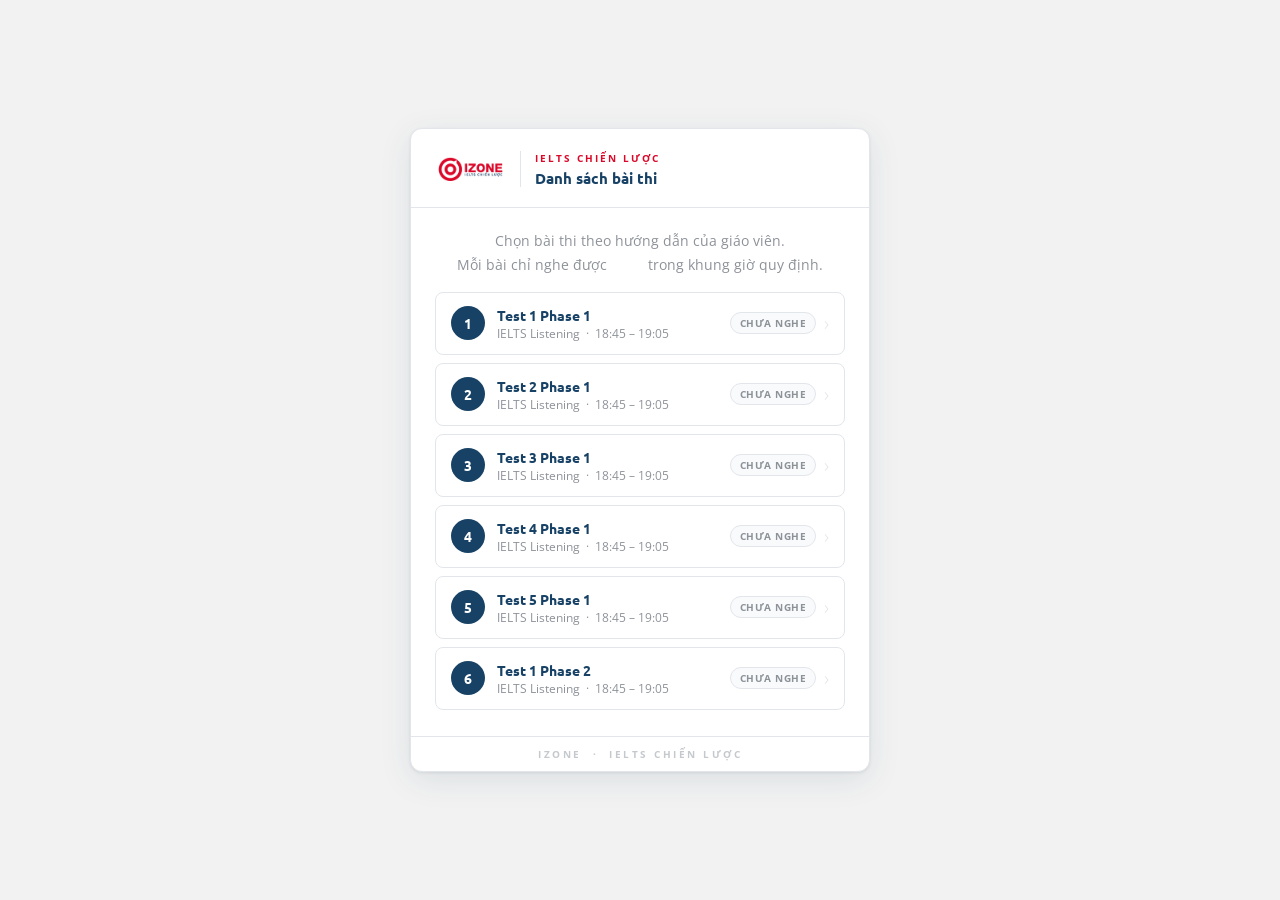
==== commit 6c291fb3: "Fix fonts: switch to link tags + Open Sans" ====
--- a/index.html
+++ b/index.html
@@ -5,20 +5,24 @@
   <meta name="viewport" content="width=device-width, initial-scale=1">
   <title>IZONE – Audio Exam</title>
   <link rel="stylesheet" href="assets/css/style.css">
+  <link rel="preconnect" href="https://fonts.googleapis.com">
+  <link rel="preconnect" href="https://fonts.gstatic.com" crossorigin>
+  <link href="https://fonts.googleapis.com/css2?family=Ubuntu:wght@400;500;700&family=Open+Sans:wght@400;600;700&family=Ubuntu+Mono:wght@400;700&display=swap" rel="stylesheet">
   <link rel="icon" href="assets/img/favicon.png">
 </head>
 <body>
   <div class="card index-card">
 
     <div class="card-header">
-      <div class="brand-row">
-        <img class="brand-logo-img" src="assets/img/logo.png" alt="IZONE" onerror="this.style.display='none'">
-        <span class="brand-name">IZONE</span>
+      <div class="header-logo" id="headerLogo">
+        <img src="assets/img/logo.png" alt="IZONE"
+          onerror="document.getElementById('headerLogo').classList.add('failed')">
+        <span class="logo-text-fallback">IZONE</span>
       </div>
-      <div class="brand-tagline">IELTS CHIẾN LƯỢC</div>
-      <div class="test-title-row">
-        <span class="test-icon">📋</span>
-        <span class="test-name">Danh sách bài thi</span>
+      <div class="header-divider"></div>
+      <div class="header-info">
+        <div class="header-tagline">IELTS Chiến Lược</div>
+        <div class="header-test-name">Danh sách bài thi</div>
       </div>
     </div>
 
--- a/assets/css/style.css
+++ b/assets/css/style.css
@@ -1,28 +1,26 @@
-@import url('https://fonts.googleapis.com/css2?family=Ubuntu:wght@400;500;700&family=Source+Sans+3:wght@400;600;700&family=Ubuntu+Mono:wght@400;700&display=swap');
-
-/* ── IZONE Design Tokens ── */
+/* ── IZONE Tokens ── */
 :root {
   --red:         #DB0829;
-  --red-dim:     rgba(219,8,41,0.12);
-  --red-glow:    rgba(219,8,41,0.35);
+  --red-light:   #fff0f2;
+  --red-mid:     rgba(219,8,41,0.12);
   --navy:        #174266;
-  --navy-deep:   #0b1a2c;
-  --navy-card:   rgba(14,30,52,0.97);
+  --navy-light:  #eef3f9;
+  --gray-bg:     #F2F2F2;
+  --gray-border: #e2e6ea;
+  --gray-text:   #44494D;
+  --gray-muted:  #8d9299;
   --white:       #ffffff;
-  --w70:         rgba(255,255,255,0.70);
-  --w40:         rgba(255,255,255,0.40);
-  --w15:         rgba(255,255,255,0.15);
-  --w08:         rgba(255,255,255,0.08);
-  --w04:         rgba(255,255,255,0.04);
-  --success:     #4ade80;
-  --success-dim: rgba(74,222,128,0.12);
-  --warning:     #fb923c;
-  --warning-dim: rgba(251,146,60,0.10);
+  --success:     #16a34a;
+  --success-bg:  #f0fdf4;
+  --warning:     #c2410c;
+  --warning-bg:  #fff7ed;
   --f-display:   'Ubuntu', sans-serif;
-  --f-body:      'Source Sans 3', sans-serif;
+  --f-body:      'Open Sans', sans-serif;
   --f-mono:      'Ubuntu Mono', monospace;
-  --r:           14px;
+  --r:           12px;
   --r-sm:        8px;
+  --shadow-card: 0 1px 3px rgba(0,0,0,0.08), 0 8px 32px rgba(23,66,102,0.10);
+  --shadow-btn:  0 2px 8px rgba(219,8,41,0.25);
 }
 
 /* ── Reset ── */
@@ -30,114 +28,94 @@
 
 body {
   font-family: var(--f-body);
+  background: var(--gray-bg);
   min-height: 100vh;
   display: flex;
   flex-direction: column;
   align-items: center;
   justify-content: center;
-  padding: 20px;
-  background-color: var(--navy-deep);
-  background-image:
-    radial-gradient(ellipse 70% 50% at 15% 10%,  rgba(219,8,41,0.07)   0%, transparent 100%),
-    radial-gradient(ellipse 60% 60% at 85% 90%,  rgba(23,66,102,0.45)  0%, transparent 100%),
-    radial-gradient(ellipse 40% 40% at 50% 50%,  rgba(14,30,52,0.6)    0%, transparent 100%);
-}
-
-/* subtle dot grid */
-body::before {
-  content: '';
-  position: fixed;
-  inset: 0;
-  background-image: radial-gradient(circle, rgba(255,255,255,0.04) 1px, transparent 1px);
-  background-size: 28px 28px;
-  pointer-events: none;
-  z-index: 0;
+  padding: 24px 16px;
 }
 
 /* ════════════════════════════════════════
-   PLAYER CARD
+   CARD
 ════════════════════════════════════════ */
 .card {
-  position: relative;
-  z-index: 1;
-  background: var(--navy-card);
-  border: 1px solid var(--w15);
+  background: var(--white);
   border-radius: var(--r);
   width: 100%;
   max-width: 420px;
+  box-shadow: var(--shadow-card);
+  border: 1px solid var(--gray-border);
   overflow: hidden;
-  box-shadow:
-    0 0 0 1px rgba(219,8,41,0.08),
-    0 24px 64px rgba(0,0,0,0.55),
-    0 4px 16px rgba(0,0,0,0.3);
-}
-
-/* red accent line at top */
-.card::before {
-  content: '';
-  position: absolute;
-  top: 0; left: 0; right: 0;
-  height: 2px;
-  background: linear-gradient(90deg, transparent 0%, var(--red) 40%, var(--red) 60%, transparent 100%);
-  z-index: 2;
-}
-
-/* ── Card Header ── */
+}
+
+/* ── Header ── */
 .card-header {
-  padding: 26px 28px 22px;
-  border-bottom: 1px solid var(--w08);
-}
-
-.brand-row {
-  display: flex;
-  align-items: center;
-  gap: 10px;
+  padding: 20px 24px 18px;
+  border-bottom: 1px solid var(--gray-border);
+  display: flex;
+  align-items: center;
+  gap: 14px;
+}
+
+/* Logo block — left side */
+.header-logo {
+  flex-shrink: 0;
+}
+
+.header-logo img {
+  display: block;
+  height: 40px;
+  width: auto;
+}
+
+/* Fallback text when img fails */
+.header-logo .logo-text-fallback {
+  display: none;
+  font-family: var(--f-display);
+  font-size: 19px;
+  font-weight: 700;
+  color: var(--navy);
+  letter-spacing: 3px;
+}
+
+.header-logo.failed img               { display: none; }
+.header-logo.failed .logo-text-fallback { display: block; }
+
+/* Divider */
+.header-divider {
+  width: 1px;
+  height: 36px;
+  background: var(--gray-border);
+  flex-shrink: 0;
+}
+
+/* Test info — right side */
+.header-info { flex: 1; min-width: 0; }
+
+.header-tagline {
+  font-size: 10px;
+  font-weight: 700;
+  color: var(--red);
+  letter-spacing: 2px;
+  text-transform: uppercase;
   margin-bottom: 3px;
 }
 
-.brand-logo-img { height: 30px; width: auto; }
-
-.brand-name {
-  font-family: var(--f-display);
-  font-size: 21px;
-  font-weight: 700;
-  color: var(--white);
-  letter-spacing: 4px;
-}
-
-.brand-tagline {
-  font-size: 9.5px;
-  font-weight: 700;
-  color: var(--red);
-  letter-spacing: 3px;
-  text-transform: uppercase;
-  margin-bottom: 18px;
-}
-
-.test-title-row {
-  display: flex;
-  align-items: center;
-  gap: 8px;
-  padding-top: 16px;
-  border-top: 1px solid var(--w08);
-}
-
-.test-icon {
-  font-size: 18px;
-  line-height: 1;
-}
-
-.test-name {
-  font-family: var(--f-display);
-  font-size: 16px;
-  font-weight: 700;
-  color: var(--white);
-  letter-spacing: 0.3px;
-}
-
-/* ── Card Body ── */
+.header-test-name {
+  font-family: var(--f-display);
+  font-size: 15px;
+  font-weight: 700;
+  color: var(--navy);
+  white-space: nowrap;
+  overflow: hidden;
+  text-overflow: ellipsis;
+}
+
+/* ── Body ── */
 .card-body {
-  padding: 22px 28px 26px;
+  padding: 22px 24px 26px;
   display: flex;
   flex-direction: column;
   gap: 14px;
@@ -147,17 +125,19 @@
 .load-section { display: flex; flex-direction: column; gap: 7px; }
 
 .load-label {
-  font-size: 11px;
-  font-weight: 700;
-  color: var(--w40);
-  letter-spacing: 1.5px;
-  text-transform: uppercase;
+  display: flex;
+  align-items: center;
+  gap: 6px;
+  font-size: 12px;
+  font-weight: 600;
+  color: var(--gray-muted);
+  letter-spacing: 0.3px;
 }
 
 .progress-track {
   width: 100%;
-  height: 2px;
-  background: var(--w08);
+  height: 4px;
+  background: #e9ecef;
   border-radius: 99px;
   overflow: hidden;
 }
@@ -168,18 +148,14 @@
   background: var(--red);
   border-radius: 99px;
   transition: width 0.25s ease;
-  box-shadow: 0 0 10px var(--red-glow);
-}
-
-.progress-fill.done {
-  background: var(--success);
-  box-shadow: 0 0 10px rgba(74,222,128,0.45);
-}
+}
+
+.progress-fill.done { background: var(--success); }
 
 .load-text {
   font-family: var(--f-mono);
   font-size: 11px;
-  color: var(--w40);
+  color: var(--gray-muted);
   text-align: right;
 }
 
@@ -188,24 +164,24 @@
   display: flex;
   align-items: center;
   gap: 10px;
-  padding: 13px 15px;
+  padding: 12px 14px;
   border-radius: var(--r-sm);
   border: 1px solid;
 }
 
 .time-notice.waiting {
-  background: var(--warning-dim);
-  border-color: rgba(251,146,60,0.22);
+  background: var(--warning-bg);
+  border-color: #fed7aa;
 }
 
 .time-notice.open {
-  background: var(--success-dim);
-  border-color: rgba(74,222,128,0.22);
+  background: var(--success-bg);
+  border-color: #bbf7d0;
 }
 
 .time-notice.closed {
-  background: var(--w04);
-  border-color: var(--w08);
+  background: #f9fafb;
+  border-color: var(--gray-border);
 }
 
 .time-notice .icon { font-size: 15px; flex-shrink: 0; }
@@ -214,73 +190,72 @@
   flex: 1;
   font-size: 12.5px;
   font-weight: 600;
-  letter-spacing: 0.2px;
 }
 
 .time-notice.waiting .text { color: var(--warning); }
 .time-notice.open    .text { color: var(--success); }
-.time-notice.closed  .text { color: var(--w40);     }
+.time-notice.closed  .text { color: var(--gray-muted); }
 
 .countdown {
   font-family: var(--f-mono);
-  font-size: 13px;
-  font-weight: 700;
-  letter-spacing: 1.5px;
+  font-size: 12.5px;
+  font-weight: 700;
+  letter-spacing: 1px;
   color: var(--warning);
 }
 
-.time-notice.open    .countdown { color: var(--success); }
-.time-notice.closed  .countdown { color: var(--w40); }
+.time-notice.open   .countdown { color: var(--success); }
+.time-notice.closed .countdown { color: var(--gray-muted); }
 
 /* ── Buttons ── */
 .btn {
   width: 100%;
-  padding: 15px 20px;
+  padding: 14px 20px;
   font-family: var(--f-display);
   font-size: 13px;
   font-weight: 700;
   border: none;
   border-radius: var(--r-sm);
   cursor: pointer;
-  transition: transform 0.15s ease, box-shadow 0.2s ease, opacity 0.2s ease, background 0.2s ease;
+  transition: all 0.18s ease;
   display: flex;
   align-items: center;
   justify-content: center;
   gap: 8px;
-  letter-spacing: 1.2px;
+  letter-spacing: 0.8px;
   text-transform: uppercase;
 }
 
-.btn:active:not(:disabled) { transform: scale(0.97); }
+.btn:active:not(:disabled) { transform: scale(0.98); }
 
 .btn:disabled {
-  opacity: 0.25;
+  opacity: 0.4;
   cursor: not-allowed;
   transform: none !important;
   box-shadow: none !important;
 }
 
 .btn-soundcheck {
-  background: var(--w08);
-  color: var(--w70);
-  border: 1px solid var(--w15);
+  background: var(--navy-light);
+  color: var(--navy);
+  border: 1px solid #d0dce9;
 }
 
 .btn-soundcheck:hover:not(:disabled) {
-  background: var(--w15);
-  color: var(--white);
-  border-color: var(--w40);
+  background: #dce8f3;
+  border-color: #b0c8de;
 }
 
 .btn-play {
   background: var(--red);
   color: var(--white);
-  box-shadow: 0 4px 22px var(--red-glow);
-  border: 1px solid rgba(219,8,41,0.5);
+  box-shadow: var(--shadow-btn);
+  border: 1px solid rgba(219,8,41,0.3);
 }
 
 .btn-play:hover:not(:disabled) {
-  box-shadow: 0 6px 32px rgba(219,8,41,0.55);
+  background: #c0061f;
+  box-shadow: 0 4px 14px rgba(219,8,41,0.38);
   transform: translateY(-1px);
 }
 
@@ -289,21 +264,21 @@
   display: none;
   flex-direction: column;
   align-items: center;
-  gap: 14px;
+  gap: 13px;
 }
 
 .playing-badge {
   display: flex;
   align-items: center;
-  gap: 8px;
-  padding: 7px 16px;
-  background: var(--red-dim);
-  border: 1px solid rgba(219,8,41,0.28);
+  gap: 7px;
+  padding: 6px 14px;
+  background: var(--red-light);
+  border: 1px solid rgba(219,8,41,0.2);
   border-radius: 99px;
   font-size: 10.5px;
   font-weight: 700;
   color: var(--red);
-  letter-spacing: 2px;
+  letter-spacing: 1.5px;
   text-transform: uppercase;
 }
 
@@ -315,14 +290,14 @@
 }
 
 @keyframes pulse {
-  0%, 100% { opacity: 1;   transform: scale(1);    box-shadow: 0 0 0 0 var(--red-glow); }
-  50%       { opacity: 0.4; transform: scale(0.65); box-shadow: 0 0 0 4px transparent; }
+  0%, 100% { opacity: 1; transform: scale(1); }
+  50%       { opacity: 0.3; transform: scale(0.6); }
 }
 
 .playing-progress-track {
   width: 100%;
-  height: 2px;
-  background: var(--w08);
+  height: 4px;
+  background: #e9ecef;
   border-radius: 99px;
   overflow: hidden;
 }
@@ -333,23 +308,21 @@
   background: var(--red);
   border-radius: 99px;
   transition: width 0.5s linear;
-  box-shadow: 0 0 10px var(--red-glow);
 }
 
 .playing-time {
   font-family: var(--f-mono);
   font-size: 15px;
   font-weight: 700;
-  color: var(--w70);
+  color: var(--navy);
   letter-spacing: 2px;
 }
 
 .playing-warning {
-  font-size: 11px;
-  color: rgba(219,8,41,0.5);
-  font-weight: 600;
-  letter-spacing: 0.2px;
-  text-align: center;
+  font-size: 11.5px;
+  color: var(--gray-muted);
+  text-align: center;
+  line-height: 1.5;
 }
 
 /* ── Ended State ── */
@@ -359,21 +332,21 @@
   align-items: center;
   gap: 10px;
   text-align: center;
-  padding: 6px 0;
-}
-
-.ended-icon { font-size: 38px; line-height: 1; }
+  padding: 10px 0;
+}
+
+.ended-icon { font-size: 40px; line-height: 1; }
 
 .ended-title {
   font-family: var(--f-display);
   font-size: 17px;
   font-weight: 700;
-  color: var(--white);
+  color: var(--navy);
 }
 
 .ended-sub {
   font-size: 13px;
-  color: var(--w70);
+  color: var(--gray-muted);
   line-height: 1.7;
 }
 
@@ -387,43 +360,43 @@
   padding: 12px 0;
 }
 
-.already-played .icon { font-size: 34px; opacity: 0.35; }
+.already-played .icon { font-size: 36px; opacity: 0.4; }
 
 .already-played .title {
   font-family: var(--f-display);
   font-size: 15px;
   font-weight: 700;
-  color: var(--w70);
+  color: var(--gray-text);
 }
 
 .already-played .sub {
   font-size: 13px;
-  color: var(--w40);
+  color: var(--gray-muted);
   line-height: 1.7;
 }
 
-/* ── Card Footer ── */
+/* ── Footer ── */
 .card-footer {
-  padding: 11px 28px;
-  border-top: 1px solid var(--w08);
-  text-align: center;
-  font-size: 9.5px;
-  font-weight: 700;
-  color: var(--w15);
-  letter-spacing: 3px;
+  padding: 10px 24px;
+  border-top: 1px solid var(--gray-border);
+  text-align: center;
+  font-size: 10px;
+  font-weight: 700;
+  color: #c5c9cd;
+  letter-spacing: 2.5px;
   text-transform: uppercase;
 }
 
 /* ════════════════════════════════════════
-   SOUND CHECK MODAL
+   MODAL
 ════════════════════════════════════════ */
 .modal-overlay {
   display: none;
   position: fixed;
   inset: 0;
-  background: rgba(8,15,26,0.88);
-  backdrop-filter: blur(10px);
-  -webkit-backdrop-filter: blur(10px);
+  background: rgba(23,66,102,0.45);
+  backdrop-filter: blur(6px);
+  -webkit-backdrop-filter: blur(6px);
   z-index: 100;
   justify-content: center;
   align-items: center;
@@ -433,28 +406,29 @@
 .modal-overlay.open { display: flex; }
 
 .modal-box {
-  background: var(--navy-card);
-  border: 1px solid var(--w15);
+  background: var(--white);
   border-radius: var(--r);
   width: 100%;
   max-width: 360px;
   overflow: hidden;
-  box-shadow: 0 28px 70px rgba(0,0,0,0.65);
+  box-shadow: 0 20px 60px rgba(23,66,102,0.2);
+  border: 1px solid var(--gray-border);
+}
+
+.modal-header {
+  background: var(--navy);
+  padding: 18px 24px;
+  text-align: center;
   position: relative;
 }
 
-.modal-box::before {
+.modal-header::after {
   content: '';
   position: absolute;
-  top: 0; left: 0; right: 0;
+  bottom: 0; left: 24px; right: 24px;
   height: 2px;
-  background: linear-gradient(90deg, transparent, var(--red), transparent);
-}
-
-.modal-header {
-  padding: 20px 24px 16px;
-  border-bottom: 1px solid var(--w08);
-  text-align: center;
+  background: var(--red);
+  border-radius: 2px 2px 0 0;
 }
 
 .modal-header h3 {
@@ -462,7 +436,7 @@
   font-size: 15px;
   font-weight: 700;
   color: var(--white);
-  letter-spacing: 0.5px;
+  letter-spacing: 0.3px;
 }
 
 .modal-body {
@@ -473,8 +447,8 @@
 }
 
 .modal-desc {
-  font-size: 13px;
-  color: var(--w70);
+  font-size: 13.5px;
+  color: var(--gray-text);
   text-align: center;
   line-height: 1.75;
 }
@@ -496,27 +470,27 @@
   transform-origin: bottom center;
 }
 
-.waveform .bar:nth-child(1)  { height: 10px; animation-delay: 0s;     }
-.waveform .bar:nth-child(2)  { height: 20px; animation-delay: 0.08s;  }
-.waveform .bar:nth-child(3)  { height: 32px; animation-delay: 0.16s;  }
-.waveform .bar:nth-child(4)  { height: 42px; animation-delay: 0.24s;  }
-.waveform .bar:nth-child(5)  { height: 52px; animation-delay: 0.32s;  }
-.waveform .bar:nth-child(6)  { height: 38px; animation-delay: 0.40s;  }
-.waveform .bar:nth-child(7)  { height: 26px; animation-delay: 0.32s;  }
-.waveform .bar:nth-child(8)  { height: 44px; animation-delay: 0.24s;  }
-.waveform .bar:nth-child(9)  { height: 52px; animation-delay: 0.16s;  }
-.waveform .bar:nth-child(10) { height: 34px; animation-delay: 0.08s;  }
-.waveform .bar:nth-child(11) { height: 20px; animation-delay: 0s;     }
-.waveform .bar:nth-child(12) { height: 10px; animation-delay: 0.08s;  }
+.waveform .bar:nth-child(1)  { height: 10px; animation-delay: 0s;    }
+.waveform .bar:nth-child(2)  { height: 20px; animation-delay: 0.08s; }
+.waveform .bar:nth-child(3)  { height: 32px; animation-delay: 0.16s; }
+.waveform .bar:nth-child(4)  { height: 44px; animation-delay: 0.24s; }
+.waveform .bar:nth-child(5)  { height: 52px; animation-delay: 0.32s; }
+.waveform .bar:nth-child(6)  { height: 38px; animation-delay: 0.40s; }
+.waveform .bar:nth-child(7)  { height: 26px; animation-delay: 0.32s; }
+.waveform .bar:nth-child(8)  { height: 44px; animation-delay: 0.24s; }
+.waveform .bar:nth-child(9)  { height: 52px; animation-delay: 0.16s; }
+.waveform .bar:nth-child(10) { height: 34px; animation-delay: 0.08s; }
+.waveform .bar:nth-child(11) { height: 20px; animation-delay: 0s;    }
+.waveform .bar:nth-child(12) { height: 10px; animation-delay: 0.08s; }
 
 @keyframes wave {
-  0%, 100% { transform: scaleY(0.25); opacity: 0.35; }
-  50%       { transform: scaleY(1);   opacity: 1;    }
+  0%, 100% { transform: scaleY(0.25); opacity: 0.3; }
+  50%       { transform: scaleY(1);   opacity: 1;   }
 }
 
 .waveform.paused .bar {
   animation-play-state: paused;
-  opacity: 0.18;
+  opacity: 0.2;
   transform: scaleY(0.25);
 }
 
@@ -524,8 +498,8 @@
   text-align: center;
   font-size: 11px;
   font-weight: 700;
-  color: var(--warning);
-  letter-spacing: 1.5px;
+  color: #c2410c;
+  letter-spacing: 1.2px;
   text-transform: uppercase;
   min-height: 16px;
 }
@@ -538,25 +512,24 @@
 
 .btn-outline {
   background: transparent;
-  color: var(--w70);
-  border: 1px solid var(--w15);
+  color: var(--navy);
+  border: 1.5px solid var(--gray-border);
 }
 
 .btn-outline:hover:not(:disabled) {
-  background: var(--w08);
-  border-color: var(--w40);
+  background: var(--navy-light);
+  border-color: #b0c8de;
+}
+
+.btn-confirm {
+  background: var(--success);
   color: var(--white);
-}
-
-.btn-confirm {
-  background: var(--success-dim);
-  color: var(--success);
-  border: 1px solid rgba(74,222,128,0.25);
+  box-shadow: 0 2px 8px rgba(22,163,74,0.25);
 }
 
 .btn-confirm:hover:not(:disabled) {
-  background: rgba(74,222,128,0.2);
-  border-color: rgba(74,222,128,0.4);
+  background: #15803d;
+  box-shadow: 0 4px 12px rgba(22,163,74,0.35);
 }
 
 /* ════════════════════════════════════════
@@ -565,11 +538,10 @@
 .index-card { max-width: 460px; }
 
 .index-intro {
-  font-size: 13px;
-  color: var(--w40);
+  font-size: 13.5px;
+  color: var(--gray-muted);
   text-align: center;
   line-height: 1.75;
-  padding: 2px 0;
 }
 
 .test-list { display: flex; flex-direction: column; gap: 8px; }
@@ -578,33 +550,32 @@
   display: flex;
   align-items: center;
   justify-content: space-between;
-  padding: 14px 15px;
-  border: 1px solid var(--w08);
+  padding: 13px 15px;
+  border: 1px solid var(--gray-border);
   border-radius: var(--r-sm);
   text-decoration: none;
-  background: var(--w04);
-  transition: background 0.18s ease, border-color 0.18s ease, transform 0.15s ease;
-  cursor: pointer;
+  background: var(--white);
+  transition: all 0.16s ease;
 }
 
 .test-item:hover {
-  background: var(--w08);
-  border-color: var(--w15);
+  border-color: #b0c8de;
+  background: var(--navy-light);
   transform: translateX(3px);
+  box-shadow: 0 2px 8px rgba(23,66,102,0.08);
 }
 
 .test-item-left {
   display: flex;
   align-items: center;
-  gap: 13px;
+  gap: 12px;
 }
 
 .test-num {
   width: 34px; height: 34px;
   border-radius: 50%;
-  background: var(--red-dim);
-  border: 1px solid rgba(219,8,41,0.25);
-  color: var(--red);
+  background: var(--navy);
+  color: var(--white);
   font-family: var(--f-display);
   font-weight: 700;
   font-size: 14px;
@@ -618,14 +589,13 @@
   font-family: var(--f-display);
   font-size: 14px;
   font-weight: 700;
-  color: var(--white);
+  color: var(--navy);
 }
 
 .test-sub {
   font-size: 11.5px;
-  color: var(--w40);
+  color: var(--gray-muted);
   margin-top: 2px;
-  letter-spacing: 0.2px;
 }
 
 .test-right {
@@ -639,33 +609,33 @@
   font-weight: 700;
   padding: 3px 9px;
   border-radius: 99px;
-  letter-spacing: 0.8px;
+  letter-spacing: 0.5px;
   text-transform: uppercase;
 }
 
 .badge-done {
-  background: var(--success-dim);
+  background: var(--success-bg);
   color: var(--success);
-  border: 1px solid rgba(74,222,128,0.2);
+  border: 1px solid #bbf7d0;
 }
 
 .badge-pending {
-  background: var(--w04);
-  color: var(--w40);
-  border: 1px solid var(--w08);
+  background: #f9fafb;
+  color: var(--gray-muted);
+  border: 1px solid var(--gray-border);
 }
 
 .arrow {
-  color: var(--w15);
-  font-size: 18px;
+  color: var(--gray-border);
+  font-size: 20px;
+  font-weight: 300;
   transition: color 0.15s;
 }
 
-.test-item:hover .arrow { color: var(--w40); }
+.test-item:hover .arrow { color: var(--navy); }
 
 /* ── Responsive ── */
 @media (max-width: 480px) {
-  .card-header { padding: 20px 20px 18px; }
-  .card-body   { padding: 18px 20px 22px; }
-  .modal-body  { padding: 16px 18px 20px; }
-}
+  .card-header { padding: 16px 18px 14px; }
+  .card-body   { padding: 18px 18px 22px; }
+}
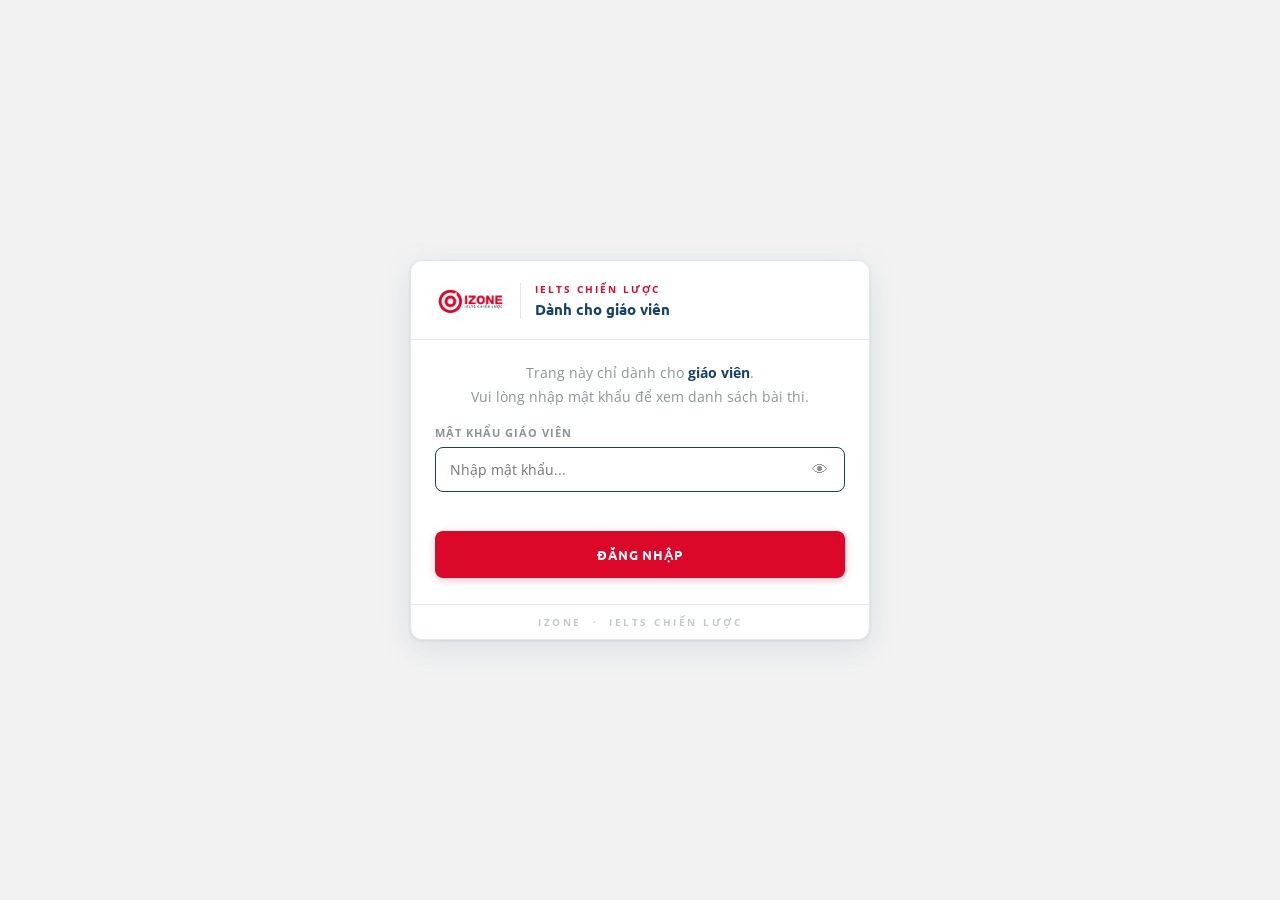
==== commit 85259c1f: "Update player behavior and docs - update shared player and UI styles - update index page mapping/log" ====
--- a/index.html
+++ b/index.html
@@ -22,22 +22,53 @@
       <div class="header-divider"></div>
       <div class="header-info">
         <div class="header-tagline">IELTS Chiến Lược</div>
-        <div class="header-test-name">Danh sách bài thi</div>
+        <div class="header-test-name" id="headerTitle">Dành cho giáo viên</div>
       </div>
     </div>
 
     <div class="card-body">
-      <p class="index-intro">
-        Chọn bài thi theo hướng dẫn của giáo viên.<br>
-        Mỗi bài chỉ nghe được <strong style="color:rgba(255,255,255,0.85)">1 lần</strong> trong khung giờ quy định.
-      </p>
-      <div class="test-list" id="testList"></div>
+
+      <!-- ── Password Gate ── -->
+      <div id="gateSection" class="gate-section">
+        <p class="gate-desc">
+          Trang này chỉ dành cho <strong style="color:var(--navy)">giáo viên</strong>.<br>
+          Vui lòng nhập mật khẩu để xem danh sách bài thi.
+        </p>
+        <div class="gate-field">
+          <label for="gateInput">Mật khẩu giáo viên</label>
+          <div class="gate-input-wrap">
+            <input id="gateInput" class="gate-input" type="password"
+              placeholder="Nhập mật khẩu..." autocomplete="off"
+              onkeydown="if(event.key==='Enter') submitGate()">
+            <button class="gate-eye" id="eyeBtn" onclick="toggleEye()" title="Hiện/ẩn mật khẩu">👁</button>
+          </div>
+          <div class="gate-error" id="gateError"></div>
+        </div>
+        <button class="btn btn-play" onclick="submitGate()">Đăng nhập</button>
+      </div>
+
+      <!-- ── Test List (hidden until authenticated) ── -->
+      <div id="listSection" style="display:none; flex-direction:column; gap:14px;">
+        <p class="index-intro">
+          Chọn bài thi theo hướng dẫn của giáo viên.<br>
+          Mỗi bài chỉ nghe được <strong style="color:var(--navy)">1 lần</strong> trên mỗi trình duyệt/thiết bị.
+        </p>
+        <div class="test-list" id="testList"></div>
+        <button class="btn btn-outline btn-sm" onclick="logout()" style="margin-top:4px;">
+          Đăng xuất
+        </button>
+      </div>
+
     </div>
 
     <div class="card-footer">IZONE &nbsp;·&nbsp; IELTS CHIẾN LƯỢC</div>
   </div>
 
   <script>
+    // ── Đổi mật khẩu tại đây ──────────────────────────────
+    const GV_PASSWORD = 'izone2026';
+    // ─────────────────────────────────────────────────────
+
     const TESTS = [
       { id: 'test-1', name: 'Test 1 Phase 1', href: '1xjm77.html' },
       { id: 'test-2', name: 'Test 2 Phase 1', href: '666w9y.html' },
@@ -47,32 +78,88 @@
       { id: 'test-6', name: 'Test 1 Phase 2', href: 'oz0zih.html' },
     ];
 
-    const list = document.getElementById('testList');
+    function isAuthed() {
+      return sessionStorage.getItem('izone_gv_auth') === '1';
+    }
 
-    TESTS.forEach(function (t, i) {
-      const played = localStorage.getItem('izone_played_' + t.id) === '1';
-      const badge  = played
-        ? '<span class="badge badge-done">✓ Đã nghe</span>'
-        : '<span class="badge badge-pending">Chưa nghe</span>';
+    function showList() {
+      document.getElementById('gateSection').style.display = 'none';
+      const ls = document.getElementById('listSection');
+      ls.style.display = 'flex';
+      document.getElementById('headerTitle').textContent = 'Danh sách bài thi';
+      renderTests();
+    }
 
-      const item = document.createElement('a');
-      item.href = t.href;
-      item.className = 'test-item';
-      item.innerHTML = `
-        <div class="test-item-left">
-          <div class="test-num">${i + 1}</div>
-          <div>
-            <div class="test-name">${t.name}</div>
-            <div class="test-sub">IELTS Listening &nbsp;·&nbsp; 18:45 – 19:05</div>
+    function renderTests() {
+      const list = document.getElementById('testList');
+      if (list.children.length > 0) return; // already rendered
+      TESTS.forEach(function (t, i) {
+        const played = localStorage.getItem('izone_played_' + t.id) === '1';
+        const badge  = played
+          ? '<span class="badge badge-done">✓ Đã nghe</span>'
+          : '<span class="badge badge-pending">Chưa nghe</span>';
+
+        const item = document.createElement('a');
+        item.href = t.href;
+        item.className = 'test-item';
+        item.innerHTML = `
+          <div class="test-item-left">
+            <div class="test-num">${i + 1}</div>
+            <div>
+              <div class="test-name">${t.name}</div>
+              <div class="test-sub">IELTS Listening &nbsp;·&nbsp; 18:45 – 19:05</div>
+            </div>
           </div>
-        </div>
-        <div class="test-right">
-          ${badge}
-          <span class="arrow">›</span>
-        </div>
-      `;
-      list.appendChild(item);
-    });
+          <div class="test-right">
+            ${badge}
+            <span class="arrow">›</span>
+          </div>
+        `;
+        list.appendChild(item);
+      });
+    }
+
+    function submitGate() {
+      const input = document.getElementById('gateInput');
+      const errEl = document.getElementById('gateError');
+
+      input.classList.remove('error');
+      errEl.textContent = '';
+
+      if (input.value === GV_PASSWORD) {
+        sessionStorage.setItem('izone_gv_auth', '1');
+        showList();
+      } else {
+        input.classList.add('error');
+        errEl.textContent = 'Mật khẩu không đúng. Vui lòng thử lại.';
+        input.value = '';
+        input.focus();
+      }
+    }
+
+    function logout() {
+      sessionStorage.removeItem('izone_gv_auth');
+      location.reload();
+    }
+
+    function toggleEye() {
+      const input = document.getElementById('gateInput');
+      const btn   = document.getElementById('eyeBtn');
+      if (input.type === 'password') {
+        input.type = 'text';
+        btn.textContent = '🙈';
+      } else {
+        input.type = 'password';
+        btn.textContent = '👁';
+      }
+    }
+
+    // ── Init ────────────────────────────────────────────
+    if (isAuthed()) {
+      showList();
+    } else {
+      document.getElementById('gateInput').focus();
+    }
   </script>
 </body>
 </html>
--- a/assets/css/style.css
+++ b/assets/css/style.css
@@ -634,6 +634,88 @@
 
 .test-item:hover .arrow { color: var(--navy); }
 
+/* ════════════════════════════════════════
+   PASSWORD GATE (index page)
+════════════════════════════════════════ */
+.gate-section {
+  display: flex;
+  flex-direction: column;
+  gap: 16px;
+}
+
+.gate-desc {
+  font-size: 13.5px;
+  color: var(--gray-muted);
+  text-align: center;
+  line-height: 1.75;
+}
+
+.gate-field {
+  display: flex;
+  flex-direction: column;
+  gap: 7px;
+}
+
+.gate-field label {
+  font-size: 11px;
+  font-weight: 700;
+  color: var(--gray-muted);
+  letter-spacing: 1px;
+  text-transform: uppercase;
+}
+
+.gate-input-wrap {
+  position: relative;
+  display: flex;
+  align-items: center;
+}
+
+.gate-input {
+  width: 100%;
+  padding: 12px 44px 12px 14px;
+  font-family: var(--f-body);
+  font-size: 14px;
+  color: var(--gray-text);
+  background: var(--white);
+  border: 1.5px solid var(--gray-border);
+  border-radius: var(--r-sm);
+  outline: none;
+  transition: border-color 0.15s;
+}
+
+.gate-input:focus { border-color: var(--navy); }
+.gate-input.error  { border-color: var(--red); animation: shake 0.35s ease; }
+
+.gate-eye {
+  position: absolute;
+  right: 13px;
+  background: none;
+  border: none;
+  cursor: pointer;
+  padding: 4px;
+  color: var(--gray-muted);
+  font-size: 16px;
+  line-height: 1;
+  transition: color 0.15s;
+}
+.gate-eye:hover { color: var(--navy); }
+
+.gate-error {
+  font-size: 12px;
+  font-weight: 600;
+  color: var(--red);
+  min-height: 16px;
+  text-align: center;
+}
+
+@keyframes shake {
+  0%, 100% { transform: translateX(0); }
+  20%       { transform: translateX(-6px); }
+  40%       { transform: translateX(6px); }
+  60%       { transform: translateX(-4px); }
+  80%       { transform: translateX(4px); }
+}
+
 /* ── Responsive ── */
 @media (max-width: 480px) {
   .card-header { padding: 16px 18px 14px; }
